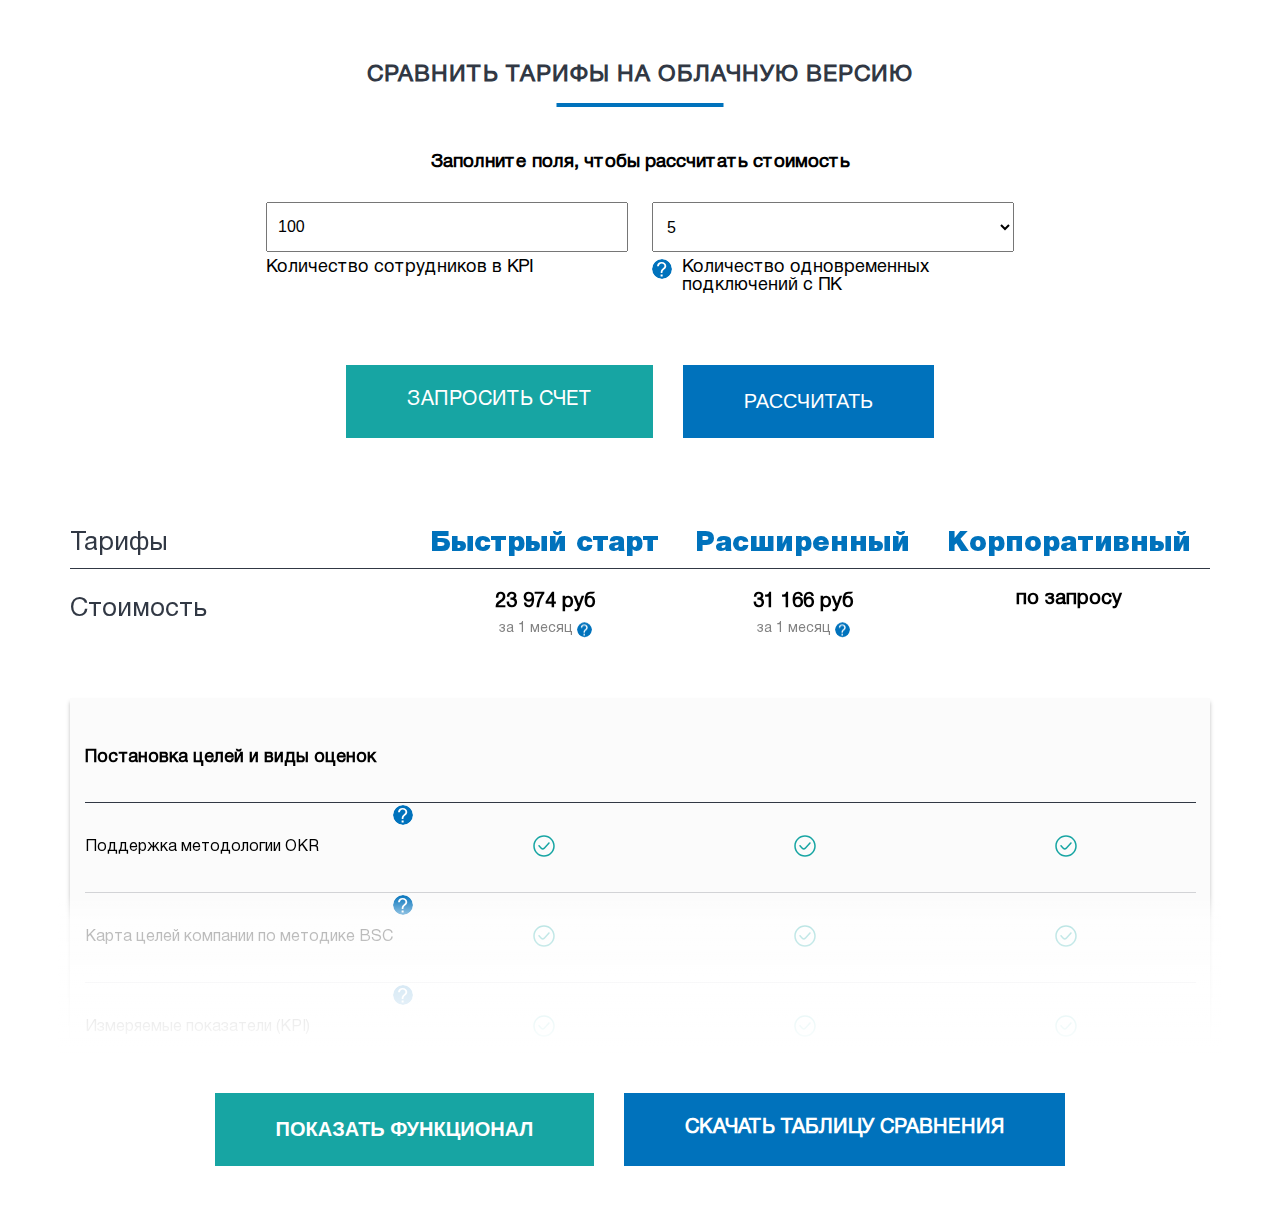
==== index.html @ 3ea63506 "changed text" ====
<!DOCTYPE html>
<html lang="ru">
<head>
    <meta charset="UTF-8">
    <meta name="viewport" content="width=device-width, initial-scale=1.0, maximum-scale=1.0, minimum-scale=1.0">
    <meta http-equiv="X-UA-Compatible" content="ie=edge">
    <title>Калькулятор KPI</title>
    <link rel="stylesheet" href="calculator_pers.css">
    <link rel="stylesheet" href="calculator_adaptive_pers.css">
</head>
<body>
<section class="main-content__calculator" id="calculator-section">
    <h2>Сравнить тарифы на облачную версию</h2>
    <div class="calculator-form-wrapper">
        <div class="new-form-area">
            <h3>Заполните поля, чтобы рассчитать стоимость</h3>
            <form class="new-calculator-form" id="new-calculator-form" action="#" method="POST">
                <div class="new-calculator-form__new-form-fields">
                    <div class="field-area field-area-1">
                        <div class="input-place">
                            <input class="form-field form-field-1" id="kedo-field" name="kedo-field" type="number" value="100">
                            <div class="triangle-btn triangle-up" data-property="up"></div>
                            <div class="triangle-btn triangle-down" data-property="down"></div>
                        </div>
                        <div class="field-description">
                            <label for="kedo-field">Количество сотрудников в KPI</label>
                        </div>
                    </div>
                    <div class="field-area field-area-2">
                        <div class="input-place">
                            <select class="form-field form-field-2" name="vcep-field" id="vcep-field">
                                <option value="5" selected>5</option>
                                <option value="10">10</option>
                                <option value="20">20</option>
                                <option value="50">50</option>
                                <option value="100">100</option>
                            </select>
                        </div>
                        <div class="field-description">
                            <div class="question-mark"></div>
                            <label for="vcep-field">Количество одновременных подключений с ПК</label>
                            <div class="question-hint">
                                <p>
                                    <span class="bold-text">Одновременное</span> подключение пользователей к
                                    базе с любыми ролями. Рекомендуем указывать количество подключений - 5-10% от
                                    общей численности сотрудников. При количестве подключений свыше 100 - расчет по запросу
                                </p>
                            </div>
                        </div>
                    </div>
                </div>
                <div class="new-form-btns">
                    <a class="new-form-btn new-form-btn-1" id="consultation-btn" href="#" target="_Blank">Запросить счет</a>
                    <button class="new-form-btn new-form-btn-2" id="calculate-btn" type="submit">Рассчитать</button>
                </div>
            </form>
        </div>
    </div>
    <div class="rates-outer-block">
        <div class="sticky-rink">
            <article class="rates-wrapper">
                <table class="table-rates">
                    <tr class="header-row">
                        <th>Тарифы</th>
                        <td>Быстрый старт</td>
                        <td>Расширенный</td>
                        <td>Корпоративный</td>
                    </tr>
                    <tr class="prices-row">
                        <th>Стоимость</th>
                        <td>
                            <span class="price fast-start">23 974 руб</span>
                            <div class="block_with_question_mark">
                                <span class="period">за 1 месяц</span>
                                <div class="question-mark"></div>
                                <div class="question-hint">
                                    <p>предоплата за полгода</p>
                                </div>
                            </div>
                        </td>
                        <td>
                            <span class="price extended">31 166 руб</span>
                            <div class="block_with_question_mark">
                                <span class="period">за 1 месяц</span>
                                <div class="question-mark"></div>
                                <div class="question-hint">
                                    <p>предоплата за полгода</p>
                                </div>
                            </div>
                        </td>
                        <td class="request-rate-flex">
                            <span class="price">по запросу</span>
                        </td>
                    </tr>
                </table>
            </article>
            <div class="functions-window">
                <div class="functions-window__table-place">
                    <table class="functions-table">
                        <tr class="pivot-header">
                            <th colspan="3">Постановка целей и виды оценок</th>
                        </tr>
                        <tr>
                            <td>
                                <div class="question-mark absolute-ruble"></div>
                                <div class="question-hint">
                                    <p>
                                        Обеспечивайте эффективный контроль поставленных целей и
                                        задач при реализации стратегии компании благодаря принципам
                                        методологии Objectives and Key Results: доступность ключевых показателей,
                                        постановка снизу вверх, гибкость и др.
                                    </p>
                                </div>
                                Поддержка методологии OKR
                            </td>
                            <td>
                                <figure>
                                    <img src="img/staff_selection/main-content/calculator/tick.svg" alt="Да">
                                </figure>
                            </td>
                            <td>
                                <figure>
                                    <img src="img/staff_selection/main-content/calculator/tick.svg" alt="Да">
                                </figure>
                            </td>
                            <td>
                                <figure>
                                    <img src="img/staff_selection/main-content/calculator/tick.svg" alt="Да">
                                </figure>
                            </td>
                        </tr>
                        <tr>
                            <td>
                                <div class="question-mark absolute-ruble"></div>
                                <div class="question-hint">
                                    <p>
                                        Формируйте сбалансированные карты целей, которые
                                        позволяют увязать реализацию стратегии компании с ее
                                        операционной деятельностью, посредством выделения и
                                        делегирования ответственности конкретным сотрудникам
                                    </p>
                                </div>
                                Карта целей компании по методике BSC
                            </td>
                            <td>
                                <figure>
                                    <img src="img/staff_selection/main-content/calculator/tick.svg" alt="Да">
                                </figure>
                            </td>
                            <td>
                                <figure>
                                    <img src="img/staff_selection/main-content/calculator/tick.svg" alt="Да">
                                </figure>
                            </td>
                            <td>
                                <figure>
                                    <img src="img/staff_selection/main-content/calculator/tick.svg" alt="Да">
                                </figure>
                            </td>
                        </tr>
                        <tr>
                            <td>
                                <div class="question-mark absolute-ruble"></div>
                                <div class="question-hint">
                                    <p>
                                        Осуществляйте контроль деловой активности и
                                        эффективности ключевых показателей (финансовых, производственных и др.)
                                        каждого сотрудника и любого структурного подразделения
                                    </p>
                                </div>
                                Измеряемые показатели (KPI)
                            </td>
                            <td>
                                <figure>
                                    <img src="img/staff_selection/main-content/calculator/tick.svg" alt="Да">
                                </figure>
                            </td>
                            <td>
                                <figure>
                                    <img src="img/staff_selection/main-content/calculator/tick.svg" alt="Да">
                                </figure>
                            </td>
                            <td>
                                <figure>
                                    <img src="img/staff_selection/main-content/calculator/tick.svg" alt="Да">
                                </figure>
                            </td>
                        </tr>
                        <tr>
                            <td>
                                <div class="question-mark absolute-ruble"></div>
                                <div class="question-hint">
                                    <p>Управляйте инициативами, задачами и проектами в соответствии со SMART-критериями</p>
                                </div>
                                Проверяемые показатели (SMART-задачи)
                            </td>
                            <td>
                                <figure>
                                    <img src="img/staff_selection/main-content/calculator/tick.svg" alt="Да">
                                </figure>
                            </td>
                            <td>
                                <figure>
                                    <img src="img/staff_selection/main-content/calculator/tick.svg" alt="Да">
                                </figure>
                            </td>
                            <td>
                                <figure>
                                    <img src="img/staff_selection/main-content/calculator/tick.svg" alt="Да">
                                </figure>
                            </td>
                        </tr>
                        <tr>
                            <td>
                                <div class="question-mark absolute-ruble"></div>
                                <div class="question-hint">
                                    <p>Удобный инструмент для оценки исполнения персоналом внутренних процедур и регламентов</p>
                                </div>
                                Оцениваемые показатели (Стандарты и чек-лист)
                            </td>
                            <td>
                                <figure>
                                    <img src="img/staff_selection/main-content/calculator/tick.svg" alt="Да">
                                </figure>
                            </td>
                            <td>
                                <figure>
                                    <img src="img/staff_selection/main-content/calculator/tick.svg" alt="Да">
                                </figure>
                            </td>
                            <td>
                                <figure>
                                    <img src="img/staff_selection/main-content/calculator/tick.svg" alt="Да">
                                </figure>
                            </td>
                        </tr>
                        <tr>
                            <td>
                                <div class="question-mark absolute-ruble"></div>
                                <div class="question-hint">
                                    <p>
                                        Ведите единую библиотеку целевых показателей и группируйте их по вашей методологии.
                                        Никаких ограничений по количеству
                                    </p>
                                </div>
                                Неограниченная библиотека показателей
                            </td>
                            <td>
                                <figure>
                                    <img src="img/staff_selection/main-content/calculator/tick.svg" alt="Да">
                                </figure>
                            </td>
                            <td>
                                <figure>
                                    <img src="img/staff_selection/main-content/calculator/tick.svg" alt="Да">
                                </figure>
                            </td>
                            <td>
                                <figure>
                                    <img src="img/staff_selection/main-content/calculator/tick.svg" alt="Да">
                                </figure>
                            </td>
                        </tr>
                        <tr>
                            <td>
                                <div class="question-mark absolute-ruble"></div>
                                <div class="question-hint">
                                    <p>
                                        Изменения в Системе остаются с вами, просматривайте историю работы с
                                        интерактивными объектами или вернитесь к предыдущей версии в случае ошибки
                                    </p>
                                </div>
                                Поддержка истории изменений
                            </td>
                            <td>
                                <figure>
                                    <img src="img/staff_selection/main-content/calculator/cross.svg" alt="Нет">
                                </figure>
                            </td>
                            <td>
                                <figure>
                                    <img src="img/staff_selection/main-content/calculator/cross.svg" alt="Нет">
                                </figure>
                            </td>
                            <td>
                                <figure>
                                    <img src="img/staff_selection/main-content/calculator/ruble.svg" alt="Оплата отдельно">
                                </figure>
                            </td>
                        </tr>
                        <tr>
                            <td>
                                <div class="question-mark absolute-ruble"></div>
                                <div class="question-hint">
                                    <p>
                                        Возможность создания и поддержки нескольких типов показателей:
                                        корпоративные, командные, индивидуальные
                                    </p>
                                </div>
                                Корпоративные показатели
                            </td>
                            <td>
                                <figure>
                                    <img src="img/staff_selection/main-content/calculator/cross.svg" alt="Нет">
                                </figure>
                            </td>
                            <td>
                                <figure>
                                    <img src="img/staff_selection/main-content/calculator/cross.svg" alt="Нет">
                                </figure>
                            </td>
                            <td>
                                <figure>
                                    <img src="img/staff_selection/main-content/calculator/ruble.svg" alt="Оплата отдельно">
                                </figure>
                            </td>
                        </tr>
                        <tr class="pivot-header">
                            <th colspan="3">Карты целей (матрицы kpi)</th>
                        </tr>
                        <tr>
                            <td>
                                <div class="question-mark absolute-ruble"></div>
                                <div class="question-hint">
                                    <p>
                                        Формируйте для каждого сотрудника матрицу ключевых
                                        показателей для контроля исполнения и расчета бонуса
                                    </p>
                                </div>
                                Карта целей для сотрудника
                            </td>
                            <td>
                                <figure>
                                    <img src="img/staff_selection/main-content/calculator/tick.svg" alt="Да">
                                </figure>
                            </td>
                            <td>
                                <figure>
                                    <img src="img/staff_selection/main-content/calculator/tick.svg" alt="Да">
                                </figure>
                            </td>
                            <td>
                                <figure>
                                    <img src="img/staff_selection/main-content/calculator/tick.svg" alt="Да">
                                </figure>
                            </td>
                        </tr>
                        <tr>
                            <td>
                                <div class="question-mark absolute-ruble"></div>
                                <div class="question-hint">
                                    <p>Благодаря гибкой системе виджетов настраивайте визуальное отображение рабочего стола</p>
                                </div>
                                Настройки интерфейсов (виджетов)
                            </td>
                            <td>
                                <figure>
                                    <img src="img/staff_selection/main-content/calculator/tick.svg" alt="Да">
                                </figure>
                            </td>
                            <td>
                                <figure>
                                    <img src="img/staff_selection/main-content/calculator/tick.svg" alt="Да">
                                </figure>
                            </td>
                            <td>
                                <figure>
                                    <img src="img/staff_selection/main-content/calculator/tick.svg" alt="Да">
                                </figure>
                            </td>
                        </tr>
                        <tr>
                            <td>
                                <div class="question-mark absolute-ruble"></div>
                                <div class="question-hint">
                                    <p>Гибкая настройка в пользовательском режиме алгоритмов расчета факта по показателям</p>
                                </div>
                                Конструктор формул
                            </td>
                            <td>
                                <figure>
                                    <img src="img/staff_selection/main-content/calculator/tick.svg" alt="Да">
                                </figure>
                            </td>
                            <td>
                                <figure>
                                    <img src="img/staff_selection/main-content/calculator/tick.svg" alt="Да">
                                </figure>
                            </td>
                            <td>
                                <figure>
                                    <img src="img/staff_selection/main-content/calculator/tick.svg" alt="Да">
                                </figure>
                            </td>
                        </tr>
                        <tr>
                            <td>
                                <div class="question-mark absolute-ruble"></div>
                                <div class="question-hint">
                                    <p>Группировка целевых показателей по видам: корпоративные, командные, индивидуальные</p>
                                </div>
                                Группировки по типам KPI
                            </td>
                            <td>
                                <figure>
                                    <img src="img/staff_selection/main-content/calculator/cross.svg" alt="Нет">
                                </figure>
                            </td>
                            <td>
                                <figure>
                                    <img src="img/staff_selection/main-content/calculator/cross.svg" alt="Нет">
                                </figure>
                            </td>
                            <td>
                                <figure>
                                    <img src="img/staff_selection/main-content/calculator/ruble.svg" alt="Оплата отдельно">
                                </figure>
                            </td>
                        </tr>
                        <tr>
                            <td>
                                <div class="question-mark absolute-ruble"></div>
                                <div class="question-hint">
                                    <p>Возможность назначить ответственных за внесение плана и факта по показателям</p>
                                </div>
                                Ответственные за ввод данных
                            </td>
                            <td>
                                <figure>
                                    <img src="img/staff_selection/main-content/calculator/tick.svg" alt="Да">
                                </figure>
                            </td>
                            <td>
                                <figure>
                                    <img src="img/staff_selection/main-content/calculator/tick.svg" alt="Да">
                                </figure>
                            </td>
                            <td>
                                <figure>
                                    <img src="img/staff_selection/main-content/calculator/tick.svg" alt="Да">
                                </figure>
                            </td>
                        </tr>
                        <tr>
                            <td>
                                <div class="question-mark absolute-ruble"></div>
                                <div class="question-hint">
                                    <p>Используйте специальную проформу для массового ввода данных по планам и фактам</p>
                                </div>
                                Массовый ввод плановых и фактических значений
                            </td>
                            <td>
                                <figure>
                                    <img src="img/staff_selection/main-content/calculator/tick.svg" alt="Да">
                                </figure>
                            </td>
                            <td>
                                <figure>
                                    <img src="img/staff_selection/main-content/calculator/tick.svg" alt="Да">
                                </figure>
                            </td>
                            <td>
                                <figure>
                                    <img src="img/staff_selection/main-content/calculator/tick.svg" alt="Да">
                                </figure>
                            </td>
                        </tr>
                        <tr>
                            <td>
                                <div class="question-mark absolute-ruble"></div>
                                <div class="question-hint">
                                    <p>
                                        Собирайте данные по плановым и фактическим значениям от
                                        подчиненных к руководителю или наоборот в режиме реального времени
                                    </p>
                                </div>
                                Каскадирование плановых и фактических значений
                            </td>
                            <td>
                                <figure>
                                    <img src="img/staff_selection/main-content/calculator/cross.svg" alt="Нет">
                                </figure>
                            </td>
                            <td>
                                <figure>
                                    <img src="img/staff_selection/main-content/calculator/tick.svg" alt="Да">
                                </figure>
                            </td>
                            <td>
                                <figure>
                                    <img src="img/staff_selection/main-content/calculator/tick.svg" alt="Да">
                                </figure>
                            </td>
                        </tr>
                        <tr>
                            <td>
                                <div class="question-mark absolute-ruble"></div>
                                <div class="question-hint">
                                    <p>
                                        Создавайте карты на различные периоды:
                                        на день, неделю, месяц, квартал, полугодие, год
                                    </p>
                                </div>
                                Поддержка периодичности карты целей
                            </td>
                            <td>
                                <figure>
                                    <img src="img/staff_selection/main-content/calculator/tick.svg" alt="Да">
                                </figure>
                            </td>
                            <td>
                                <figure>
                                    <img src="img/staff_selection/main-content/calculator/tick.svg" alt="Да">
                                </figure>
                            </td>
                            <td>
                                <figure>
                                    <img src="img/staff_selection/main-content/calculator/tick.svg" alt="Да">
                                </figure>
                            </td>
                        </tr>
                        <tr>
                            <td>
                                <div class="question-mark absolute-ruble"></div>
                                <div class="question-hint">
                                    <p>
                                        Выстраивание каскадной модели показателей,
                                        значения плана и факта перейдут из месяца в квартал и т.д.
                                    </p>
                                </div>
                                Агрегирование плановых и фактических значений
                            </td>
                            <td>
                                <figure>
                                    <img src="img/staff_selection/main-content/calculator/tick.svg" alt="Да">
                                </figure>
                            </td>
                            <td>
                                <figure>
                                    <img src="img/staff_selection/main-content/calculator/tick.svg" alt="Да">
                                </figure>
                            </td>
                            <td>
                                <figure>
                                    <img src="img/staff_selection/main-content/calculator/tick.svg" alt="Да">
                                </figure>
                            </td>
                        </tr>
                        <tr>
                            <td>
                                <div class="question-mark absolute-ruble"></div>
                                <div class="question-hint">
                                    <p>Собирайте данные по плану и факту по различным срезам внутри одного показателя</p>
                                </div>
                                Поддержка аналитических срезов
                            </td>
                            <td>
                                <figure>
                                    <img src="img/staff_selection/main-content/calculator/cross.svg" alt="Нет">
                                </figure>
                            </td>
                            <td>
                                <figure>
                                    <img src="img/staff_selection/main-content/calculator/tick.svg" alt="Да">
                                </figure>
                            </td>
                            <td>
                                <figure>
                                    <img src="img/staff_selection/main-content/calculator/tick.svg" alt="Да">
                                </figure>
                            </td>
                        </tr>
                        <tr>
                            <td>
                                <div class="question-mark absolute-ruble"></div>
                                <div class="question-hint">
                                    <p>Создавайте шаблоны и применяйте их к сотрудникам с одинаковым набором показателей</p>
                                </div>
                                Шаблоны карты целей
                            </td>
                            <td>
                                <figure>
                                    <img src="img/staff_selection/main-content/calculator/tick.svg" alt="Да">
                                </figure>
                            </td>
                            <td>
                                <figure>
                                    <img src="img/staff_selection/main-content/calculator/tick.svg" alt="Да">
                                </figure>
                            </td>
                            <td>
                                <figure>
                                    <img src="img/staff_selection/main-content/calculator/tick.svg" alt="Да">
                                </figure>
                            </td>
                        </tr>
                        <tr>
                            <td>
                                <div class="question-mark absolute-ruble"></div>
                                <div class="question-hint">
                                    <p>
                                        Базовые роли системы: HR-администратор организации,
                                        Кадровик, Менеджер, Пользователь, Расчетчик зарплаты,
                                        Расчет премии по подразделению, Руководитель проектами,
                                        Администратор. Кроме того, роли могут определяться динамически в
                                        зависимости от позиции в организационной структуре
                                    </p>
                                </div>
                                Расширенная ролевая модель системы
                            </td>
                            <td>
                                <figure>
                                    <img src="img/staff_selection/main-content/calculator/tick.svg" alt="Да">
                                </figure>
                            </td>
                            <td>
                                <figure>
                                    <img src="img/staff_selection/main-content/calculator/tick.svg" alt="Да">
                                </figure>
                            </td>
                            <td>
                                <figure>
                                    <img src="img/staff_selection/main-content/calculator/tick.svg" alt="Да">
                                </figure>
                            </td>
                        </tr>
                        <tr class="pivot-header">
                            <th colspan="3">Задачи и проекты</th>
                        </tr>
                        <tr>
                            <td>
                                <div class="question-mark absolute-ruble"></div>
                                <div class="question-hint">
                                    <p>
                                        Система позволяет сотруднику просматривать свои задачи и сроки,
                                        критерии, приоритеты для её выполнения, а также прикреплять любые отчеты и документы
                                    </p>
                                </div>
                                Контроль и выполнение задач
                            </td>
                            <td>
                                <figure>
                                    <img src="img/staff_selection/main-content/calculator/tick.svg" alt="Да">
                                </figure>
                            </td>
                            <td>
                                <figure>
                                    <img src="img/staff_selection/main-content/calculator/tick.svg" alt="Да">
                                </figure>
                            </td>
                            <td>
                                <figure>
                                    <img src="img/staff_selection/main-content/calculator/tick.svg" alt="Да">
                                </figure>
                            </td>
                        </tr>
                        <tr>
                            <td>
                                <div class="question-mark absolute-ruble"></div>
                                <div class="question-hint">
                                    <p>
                                        Любая задача, поставленная сотруднику или руководителю на определенный период,
                                        может быть «разбита» на отдельные подзадачи для конечных исполнителей (подчиненных).
                                        Система предоставляет возможность просмотра иерархии делегированных задач
                                    </p>
                                </div>
                                Поддержка функции делегирования
                            </td>
                            <td>
                                <figure>
                                    <img src="img/staff_selection/main-content/calculator/tick.svg" alt="Да">
                                </figure>
                            </td>
                            <td>
                                <figure>
                                    <img src="img/staff_selection/main-content/calculator/tick.svg" alt="Да">
                                </figure>
                            </td>
                            <td>
                                <figure>
                                    <img src="img/staff_selection/main-content/calculator/tick.svg" alt="Да">
                                </figure>
                            </td>
                        </tr>
                        <tr>
                            <td>
                                <div class="question-mark absolute-ruble"></div>
                                <div class="question-hint">
                                    <p>
                                        Возможность формирования протоколов совещаний и
                                        распределения оперативных поручений для их участников
                                    </p>
                                </div>
                                Управление совещаниями
                            </td>
                            <td>
                                <figure>
                                    <img src="img/staff_selection/main-content/calculator/cross.svg" alt="Нет">
                                </figure>
                            </td>
                            <td>
                                <figure>
                                    <img src="img/staff_selection/main-content/calculator/tick.svg" alt="Да">
                                </figure>
                            </td>
                            <td>
                                <figure>
                                    <img src="img/staff_selection/main-content/calculator/tick.svg" alt="Да">
                                </figure>
                            </td>
                        </tr>
                        <tr>
                            <td>
                                <div class="question-mark absolute-ruble"></div>
                                <div class="question-hint">
                                    <p>
                                        Поддержка уведомлений сотрудников о новых задачах.
                                        Можно отправить: Push-уведомления от платформы 1С или сообщение по эл.почте
                                    </p>
                                </div>
                                Система оповещений
                            </td>
                            <td>
                                <figure>
                                    <img src="img/staff_selection/main-content/calculator/tick.svg" alt="Да">
                                </figure>
                            </td>
                            <td>
                                <figure>
                                    <img src="img/staff_selection/main-content/calculator/tick.svg" alt="Да">
                                </figure>
                            </td>
                            <td>
                                <figure>
                                    <img src="img/staff_selection/main-content/calculator/tick.svg" alt="Да">
                                </figure>
                            </td>
                        </tr>
                        <tr>
                            <td>
                                <div class="question-mark absolute-ruble"></div>
                                <div class="question-hint">
                                    <p>
                                        Журнал изменений, в котором фиксируются любые действия при работе с задачей.
                                        В любой момент доступна история изменений по каждой из задач
                                    </p>
                                </div>
                                История работы с задачей
                            </td>
                            <td>
                                <figure>
                                    <img src="img/staff_selection/main-content/calculator/tick.svg" alt="Да">
                                </figure>
                            </td>
                            <td>
                                <figure>
                                    <img src="img/staff_selection/main-content/calculator/tick.svg" alt="Да">
                                </figure>
                            </td>
                            <td>
                                <figure>
                                    <img src="img/staff_selection/main-content/calculator/tick.svg" alt="Да">
                                </figure>
                            </td>
                        </tr>
                        <tr>
                            <td>
                                <div class="question-mark absolute-ruble"></div>
                                <div class="question-hint">
                                    <p>
                                        Создавайте вехи, этапы, подэтапы проекта - назначайте по ним задачи и
                                        осуществляйте контроль их исполнения. Проектные задачи отображаются в
                                        виде наглядной классической ленточной диаграммы Ганта
                                    </p>
                                </div>
                                Функция проектного управления
                            </td>
                            <td>
                                <figure>
                                    <img src="img/staff_selection/main-content/calculator/cross.svg" alt="Нет">
                                </figure>
                            </td>
                            <td>
                                <figure>
                                    <img src="img/staff_selection/main-content/calculator/cross.svg" alt="Нет">
                                </figure>
                            </td>
                            <td>
                                <figure>
                                    <img src="img/staff_selection/main-content/calculator/tick.svg" alt="Да">
                                </figure>
                            </td>
                        </tr>
                        <tr>
                            <td>
                                <div class="question-mark absolute-ruble"></div>
                                <div class="question-hint">
                                    <p>
                                        Оценивайте поставленные задачи в соответствии со
                                        SMART-критериями или по принципу да/нет
                                    </p>
                                </div>
                                Оценка задач по принципу SMART
                            </td>
                            <td>
                                <figure>
                                    <img src="img/staff_selection/main-content/calculator/tick.svg" alt="Да">
                                </figure>
                            </td>
                            <td>
                                <figure>
                                    <img src="img/staff_selection/main-content/calculator/tick.svg" alt="Да">
                                </figure>
                            </td>
                            <td>
                                <figure>
                                    <img src="img/staff_selection/main-content/calculator/tick.svg" alt="Да">
                                </figure>
                            </td>
                        </tr>
                        <tr>
                            <td>
                                <div class="question-mark absolute-ruble"></div>
                                <div class="question-hint">
                                    <p>
                                        Соотношение между выполненными задачами и утвержденными
                                        (в соответствии с их весом) рассчитывается в виде коэффициента
                                        результативности и используется для определения размера вознаграждения сотрудника
                                    </p>
                                </div>
                                Взаимосвязь выполнения задач с вознаграждением
                            </td>
                            <td>
                                <figure>
                                    <img src="img/staff_selection/main-content/calculator/tick.svg" alt="Да">
                                </figure>
                            </td>
                            <td>
                                <figure>
                                    <img src="img/staff_selection/main-content/calculator/tick.svg" alt="Да">
                                </figure>
                            </td>
                            <td>
                                <figure>
                                    <img src="img/staff_selection/main-content/calculator/tick.svg" alt="Да">
                                </figure>
                            </td>
                        </tr>
                        <tr class="pivot-header">
                            <th colspan="3">Оценка по чек-листам и стандартам</th>
                        </tr>
                        <tr>
                            <td>
                                <div class="question-mark absolute-ruble"></div>
                                <div class="question-hint">
                                    <p>
                                        Система позволяет использовать классическую поведенческую шкалу (BARS),
                                        АВСD, так и произвольную шкалу оценок и назначать необходимый вес для оценочного стандарта
                                    </p>
                                </div>
                                Шкала оценок
                            </td>
                            <td>
                                <figure>
                                    <img src="img/staff_selection/main-content/calculator/tick.svg" alt="Да">
                                </figure>
                            </td>
                            <td>
                                <figure>
                                    <img src="img/staff_selection/main-content/calculator/tick.svg" alt="Да">
                                </figure>
                            </td>
                            <td>
                                <figure>
                                    <img src="img/staff_selection/main-content/calculator/tick.svg" alt="Да">
                                </figure>
                            </td>
                        </tr>
                        <tr>
                            <td>
                                <div class="question-mark absolute-ruble"></div>
                                <div class="question-hint">
                                    <p>
                                        В системе реализована возможность добавления комментариев к каждой оценке,
                                        что обеспечивает возможность регулярной обратной связи для экспертов и оцениваемых
                                    </p>
                                </div>
                                Комментарии к оценке
                            </td>
                            <td>
                                <figure>
                                    <img src="img/staff_selection/main-content/calculator/tick.svg" alt="Да">
                                </figure>
                            </td>
                            <td>
                                <figure>
                                    <img src="img/staff_selection/main-content/calculator/tick.svg" alt="Да">
                                </figure>
                            </td>
                            <td>
                                <figure>
                                    <img src="img/staff_selection/main-content/calculator/tick.svg" alt="Да">
                                </figure>
                            </td>
                        </tr>
                        <tr>
                            <td>
                                <div class="question-mark absolute-ruble"></div>
                                <div class="question-hint">
                                    <p>
                                        С помощью отдельной панели стандартов оценивающий сотрудник
                                        имеет возможность проставить оценки в один клик
                                    </p>
                                </div>
                                Массовой ввод оценок
                            </td>
                            <td>
                                <figure>
                                    <img src="img/staff_selection/main-content/calculator/tick.svg" alt="Да">
                                </figure>
                            </td>
                            <td>
                                <figure>
                                    <img src="img/staff_selection/main-content/calculator/tick.svg" alt="Да">
                                </figure>
                            </td>
                            <td>
                                <figure>
                                    <img src="img/staff_selection/main-content/calculator/tick.svg" alt="Да">
                                </figure>
                            </td>
                        </tr>
                        <tr>
                            <td>
                                <div class="question-mark absolute-ruble"></div>
                                <div class="question-hint">
                                    <p>
                                        У сотрудника есть возможность провести самооценку по установленным критериям,
                                        что позволяет выявить степень понимания сотрудником предъявляемых к нему требований
                                    </p>
                                </div>
                                Самооценка
                            </td>
                            <td>
                                <figure>
                                    <img src="img/staff_selection/main-content/calculator/tick.svg" alt="Да">
                                </figure>
                            </td>
                            <td>
                                <figure>
                                    <img src="img/staff_selection/main-content/calculator/tick.svg" alt="Да">
                                </figure>
                            </td>
                            <td>
                                <figure>
                                    <img src="img/staff_selection/main-content/calculator/tick.svg" alt="Да">
                                </figure>
                            </td>
                        </tr>
                        <tr>
                            <td>
                                <div class="question-mark absolute-ruble"></div>
                                <div class="question-hint">
                                    <p>
                                        Программа в соответствии с заданным алгоритмом
                                        трансформирует оценки в числовые значения, которые в
                                        дальнейшем используются для расчета вознаграждения
                                    </p>
                                </div>
                                Влияние на премирование
                            </td>
                            <td>
                                <figure>
                                    <img src="img/staff_selection/main-content/calculator/tick.svg" alt="Да">
                                </figure>
                            </td>
                            <td>
                                <figure>
                                    <img src="img/staff_selection/main-content/calculator/tick.svg" alt="Да">
                                </figure>
                            </td>
                            <td>
                                <figure>
                                    <img src="img/staff_selection/main-content/calculator/tick.svg" alt="Да">
                                </figure>
                            </td>
                        </tr>
                        <tr class="pivot-header">
                            <th colspan="3">Организационный дизайн и бизнес-процессы</th>
                        </tr>
                        <tr>
                            <td>
                                <div class="question-mark absolute-ruble"></div>
                                <div class="question-hint">
                                    <p>
                                        Построение управленческой структуры для взаимосвязи между
                                        руководителями и подчиненными, иерархия на уровне отделов и
                                        находящихся в них сотрудников
                                    </p>
                                </div>
                                Формирование организационной структуры компании
                            </td>
                            <td>
                                <figure>
                                    <img src="img/staff_selection/main-content/calculator/tick.svg" alt="Да">
                                </figure>
                            </td>
                            <td>
                                <figure>
                                    <img src="img/staff_selection/main-content/calculator/tick.svg" alt="Да">
                                </figure>
                            </td>
                            <td>
                                <figure>
                                    <img src="img/staff_selection/main-content/calculator/tick.svg" alt="Да">
                                </figure>
                            </td>
                        </tr>
                        <tr>
                            <td>
                                <div class="question-mark absolute-ruble"></div>
                                <div class="question-hint">
                                    <p>
                                        Определение грейдов для категорий сотрудников с
                                        возможностью использования грейда при формировании
                                        системы оплаты труда и автоматизированных расчетах
                                    </p>
                                </div>
                                Грейдирование сотрудников
                            </td>
                            <td>
                                <figure>
                                    <img src="img/staff_selection/main-content/calculator/cross.svg" alt="Нет">
                                </figure>
                            </td>
                            <td>
                                <figure>
                                    <img src="img/staff_selection/main-content/calculator/tick.svg" alt="Да">
                                </figure>
                            </td>
                            <td>
                                <figure>
                                    <img src="img/staff_selection/main-content/calculator/tick.svg" alt="Да">
                                </figure>
                            </td>
                        </tr>
                        <tr>
                            <td>
                                <div class="question-mark absolute-ruble"></div>
                                <div class="question-hint">
                                    <p>
                                        Бизнес-процесс "Планирование" нужен для координации работы
                                        пользователей в системе при заполнении своих карт целей,
                                        проверки у руководителя и утверждения у ответственного
                                    </p>
                                </div>
                                Процесс согласования целей и KPI
                            </td>
                            <td>
                                <figure>
                                    <img src="img/staff_selection/main-content/calculator/cross.svg" alt="Нет">
                                </figure>
                            </td>
                            <td>
                                <figure>
                                    <img src="img/staff_selection/main-content/calculator/tick.svg" alt="Да">
                                </figure>
                            </td>
                            <td>
                                <figure>
                                    <img src="img/staff_selection/main-content/calculator/tick.svg" alt="Да">
                                </figure>
                            </td>
                        </tr>
                        <tr>
                            <td>
                                <div class="question-mark absolute-ruble"></div>
                                <div class="question-hint">
                                    <p>
                                        Бизнес-процесс "Подведение итогов" нужен при закрытии отчетного периода,
                                        ввода и утверждения фактических значений, расчета премии
                                    </p>
                                </div>
                                Процесс оценки результативности (по KPI)
                            </td>
                            <td>
                                <figure>
                                    <img src="img/staff_selection/main-content/calculator/cross.svg" alt="Нет">
                                </figure>
                            </td>
                            <td>
                                <figure>
                                    <img src="img/staff_selection/main-content/calculator/tick.svg" alt="Да">
                                </figure>
                            </td>
                            <td>
                                <figure>
                                    <img src="img/staff_selection/main-content/calculator/tick.svg" alt="Да">
                                </figure>
                            </td>
                        </tr>
                        <tr>
                            <td>
                                <div class="question-mark absolute-ruble"></div>
                                <div class="question-hint">
                                    <p>
                                        Процессы согласования и утверждения новых организационных (штатных)
                                        единиц по определенному сценарию (в том числе согласование бюджета расходов по новым единицам),
                                        упразднение существующих штатных единиц
                                    </p>
                                </div>
                                Процессы организационных изменений
                            </td>
                            <td>
                                <figure>
                                    <img src="img/staff_selection/main-content/calculator/cross.svg" alt="Нет">
                                </figure>
                            </td>
                            <td>
                                <figure>
                                    <img src="img/staff_selection/main-content/calculator/cross.svg" alt="Нет">
                                </figure>
                            </td>
                            <td>
                                <figure>
                                    <img src="img/staff_selection/main-content/calculator/ruble.svg" alt="Оплата отдельно">
                                </figure>
                            </td>
                        </tr>
                        <tr>
                            <td>
                                <div class="question-mark absolute-ruble"></div>
                                <div class="question-hint">
                                    <p>Отображение в структуре штатных единиц, которые еще не утверждены к созданию</p>
                                </div>
                                Визуализация процесса орг. дизайна
                            </td>
                            <td>
                                <figure>
                                    <img src="img/staff_selection/main-content/calculator/cross.svg" alt="Нет">
                                </figure>
                            </td>
                            <td>
                                <figure>
                                    <img src="img/staff_selection/main-content/calculator/cross.svg" alt="Нет">
                                </figure>
                            </td>
                            <td>
                                <figure>
                                    <img src="img/staff_selection/main-content/calculator/ruble.svg" alt="Оплата отдельно">
                                </figure>
                            </td>
                        </tr>
                        <tr>
                            <td>
                                <div class="question-mark absolute-ruble"></div>
                                <div class="question-hint">
                                    <p>Возможность настройки ответственных за этап бизнес-процесса сотрудников</p>
                                </div>
                                Настройка адресации задач бизнес-процесса
                            </td>
                            <td>
                                <figure>
                                    <img src="img/staff_selection/main-content/calculator/cross.svg" alt="Нет">
                                </figure>
                            </td>
                            <td>
                                <figure>
                                    <img src="img/staff_selection/main-content/calculator/tick.svg" alt="Да">
                                </figure>
                            </td>
                            <td>
                                <figure>
                                    <img src="img/staff_selection/main-content/calculator/tick.svg" alt="Да">
                                </figure>
                            </td>
                        </tr>
                        <tr>
                            <td>
                                <div class="question-mark absolute-ruble"></div>
                                <div class="question-hint">
                                    <p>Расширенный функционал по созданию собственных бизнес-процессов, отличных от установленных в системе</p>
                                </div>
                                Конструктор бизнес-процессов
                            </td>
                            <td>
                                <figure>
                                    <img src="img/staff_selection/main-content/calculator/cross.svg" alt="Нет">
                                </figure>
                            </td>
                            <td>
                                <figure>
                                    <img src="img/staff_selection/main-content/calculator/cross.svg" alt="Нет">
                                </figure>
                            </td>
                            <td>
                                <figure>
                                    <img src="img/staff_selection/main-content/calculator/ruble.svg" alt="Оплата отдельно">
                                </figure>
                            </td>
                        </tr>
                        <tr>
                            <td>
                                <div class="question-mark absolute-ruble"></div>
                                <div class="question-hint">
                                    <p>Автоматическая отправка напоминаний о необходимости выполнить задачи по запущенным процессам</p>
                                </div>
                                Напоминания по задачам
                            </td>
                            <td>
                                <figure>
                                    <img src="img/staff_selection/main-content/calculator/cross.svg" alt="Нет">
                                </figure>
                            </td>
                            <td>
                                <figure>
                                    <img src="img/staff_selection/main-content/calculator/tick.svg" alt="Да">
                                </figure>
                            </td>
                            <td>
                                <figure>
                                    <img src="img/staff_selection/main-content/calculator/tick.svg" alt="Да">
                                </figure>
                            </td>
                        </tr>
                        <tr>
                            <td>
                                <div class="question-mark absolute-ruble"></div>
                                <div class="question-hint">
                                    <p>
                                        Система позволяет с помощью специального отчета осуществлять
                                        контроль над сотрудниками и запущенными бизнес-процессами, отслеживать статусы
                                    </p>
                                </div>
                                Контроль исполнения задач бизнес-процессов
                            </td>
                            <td>
                                <figure>
                                    <img src="img/staff_selection/main-content/calculator/cross.svg" alt="Нет">
                                </figure>
                            </td>
                            <td>
                                <figure>
                                    <img src="img/staff_selection/main-content/calculator/tick.svg" alt="Да">
                                </figure>
                            </td>
                            <td>
                                <figure>
                                    <img src="img/staff_selection/main-content/calculator/tick.svg" alt="Да">
                                </figure>
                            </td>
                        </tr>
                        <tr class="pivot-header">
                            <th colspan="3">Премирование</th>
                        </tr>
                        <tr>
                            <td>
                                <div class="question-mark absolute-ruble"></div>
                                <div class="question-hint">
                                    <p>
                                        Возможности системы предлагают автоматизировать расчет
                                        премиальной части вознаграждения сотрудника на основе достигнутого результата
                                    </p>
                                </div>
                                Оплата по результату (выполнения KPI)
                            </td>
                            <td>
                                <figure>
                                    <img src="img/staff_selection/main-content/calculator/tick.svg" alt="Да">
                                </figure>
                            </td>
                            <td>
                                <figure>
                                    <img src="img/staff_selection/main-content/calculator/tick.svg" alt="Да">
                                </figure>
                            </td>
                            <td>
                                <figure>
                                    <img src="img/staff_selection/main-content/calculator/tick.svg" alt="Да">
                                </figure>
                            </td>
                        </tr>
                        <tr>
                            <td>
                                <div class="question-mark absolute-ruble"></div>
                                <div class="question-hint">
                                    <p>
                                        Целевые показатели, SMART-задачи,
                                        Стандарты - возможность использовать все виды оценок в расчете итоговой премии сотрудника
                                    </p>
                                </div>
                                Использование в расчете всех видов оценок
                            </td>
                            <td>
                                <figure>
                                    <img src="img/staff_selection/main-content/calculator/tick.svg" alt="Да">
                                </figure>
                            </td>
                            <td>
                                <figure>
                                    <img src="img/staff_selection/main-content/calculator/tick.svg" alt="Да">
                                </figure>
                            </td>
                            <td>
                                <figure>
                                    <img src="img/staff_selection/main-content/calculator/tick.svg" alt="Да">
                                </figure>
                            </td>
                        </tr>
                        <tr>
                            <td>
                                <div class="question-mark absolute-ruble"></div>
                                <div class="question-hint">
                                    <p>
                                        С помощью гибкого редактора формул настраиваются гибкие алгоритмы премирования в пользовательском режиме.
                                        При настройке формул используются количественные и качественные показатели результативности
                                    </p>
                                </div>
                                Формулы для расчета премий
                            </td>
                            <td>
                                <figure>
                                    <img src="img/staff_selection/main-content/calculator/tick.svg" alt="Да">
                                </figure>
                            </td>
                            <td>
                                <figure>
                                    <img src="img/staff_selection/main-content/calculator/tick.svg" alt="Да">
                                </figure>
                            </td>
                            <td>
                                <figure>
                                    <img src="img/staff_selection/main-content/calculator/tick.svg" alt="Да">
                                </figure>
                            </td>
                        </tr>
                        <tr>
                            <td>
                                <div class="question-mark absolute-ruble"></div>
                                <div class="question-hint">
                                    <p>
                                        Формулы поддерживают интервально-прогрессивные значения, арифметические и логические операции
                                    </p>
                                </div>
                                Поддержка популярных видов операций
                            </td>
                            <td>
                                <figure>
                                    <img src="img/staff_selection/main-content/calculator/tick.svg" alt="Да">
                                </figure>
                            </td>
                            <td>
                                <figure>
                                    <img src="img/staff_selection/main-content/calculator/tick.svg" alt="Да">
                                </figure>
                            </td>
                            <td>
                                <figure>
                                    <img src="img/staff_selection/main-content/calculator/tick.svg" alt="Да">
                                </figure>
                            </td>
                        </tr>
                        <tr>
                            <td>
                                <div class="question-mark absolute-ruble"></div>
                                <div class="question-hint">
                                    <p>
                                        Программа позволяет задавать параметры соответствия
                                        размера премии уровню результативности сотрудника
                                    </p>
                                </div>
                                Поддержка шкал
                            </td>
                            <td>
                                <figure>
                                    <img src="img/staff_selection/main-content/calculator/tick.svg" alt="Да">
                                </figure>
                            </td>
                            <td>
                                <figure>
                                    <img src="img/staff_selection/main-content/calculator/tick.svg" alt="Да">
                                </figure>
                            </td>
                            <td>
                                <figure>
                                    <img src="img/staff_selection/main-content/calculator/tick.svg" alt="Да">
                                </figure>
                            </td>
                        </tr>
                        <tr>
                            <td>
                                <div class="question-mark absolute-ruble"></div>
                                <div class="question-hint">
                                    <p>
                                        Система поддерживает учет рабочего времени (табели).
                                        На основе % выполнения данного показателя появляется
                                        возможность использовать его в расчете премии
                                    </p>
                                </div>
                                В привязке к отработанному времени
                            </td>
                            <td>
                                <figure>
                                    <img src="img/staff_selection/main-content/calculator/tick.svg" alt="Да">
                                </figure>
                            </td>
                            <td>
                                <figure>
                                    <img src="img/staff_selection/main-content/calculator/tick.svg" alt="Да">
                                </figure>
                            </td>
                            <td>
                                <figure>
                                    <img src="img/staff_selection/main-content/calculator/tick.svg" alt="Да">
                                </figure>
                            </td>
                        </tr>
                        <tr>
                            <td>
                                <div class="question-mark absolute-ruble"></div>
                                <div class="question-hint">
                                    <p>Получение вознаграждения за разную периодичность планирования (месяц, квартал, год и др.)</p>
                                </div>
                                Премирование по различным периодам
                            </td>
                            <td>
                                <figure>
                                    <img src="img/staff_selection/main-content/calculator/tick.svg" alt="Да">
                                </figure>
                            </td>
                            <td>
                                <figure>
                                    <img src="img/staff_selection/main-content/calculator/tick.svg" alt="Да">
                                </figure>
                            </td>
                            <td>
                                <figure>
                                    <img src="img/staff_selection/main-content/calculator/tick.svg" alt="Да">
                                </figure>
                            </td>
                        </tr>
                        <tr>
                            <td>
                                <div class="question-mark absolute-ruble"></div>
                                <div class="question-hint">
                                    <p>
                                        Сотрудник имеет возможность увидеть рассчитанную по определенной формуле,
                                        утвержденный размер премии на своем портале в Системе
                                    </p>
                                </div>
                                Прозрачность премирования
                            </td>
                            <td>
                                <figure>
                                    <img src="img/staff_selection/main-content/calculator/tick.svg" alt="Да">
                                </figure>
                            </td>
                            <td>
                                <figure>
                                    <img src="img/staff_selection/main-content/calculator/tick.svg" alt="Да">
                                </figure>
                            </td>
                            <td>
                                <figure>
                                    <img src="img/staff_selection/main-content/calculator/tick.svg" alt="Да">
                                </figure>
                            </td>
                        </tr>
                        <tr>
                            <td>
                                <div class="question-mark absolute-ruble"></div>
                                <div class="question-hint">
                                    <p>
                                        Только сам сотрудник и ограниченный круг назначенных с помощью
                                        ролей и прав доступа пользователей смогут увидеть рассчитанную премию
                                    </p>
                                </div>
                                Корпоративная культура в безопасности
                            </td>
                            <td>
                                <figure>
                                    <img src="img/staff_selection/main-content/calculator/tick.svg" alt="Да">
                                </figure>
                            </td>
                            <td>
                                <figure>
                                    <img src="img/staff_selection/main-content/calculator/tick.svg" alt="Да">
                                </figure>
                            </td>
                            <td>
                                <figure>
                                    <img src="img/staff_selection/main-content/calculator/tick.svg" alt="Да">
                                </figure>
                            </td>
                        </tr>
                        <tr>
                            <td>
                                <div class="question-mark absolute-ruble"></div>
                                <div class="question-hint">
                                    <p>
                                        Возможность формировать бюджет расходов на фонд оплаты труда с
                                        учетом плановых начислений, а также переменной части вознаграждения с учетом формул расчетов
                                    </p>
                                </div>
                                Бюджетирование ФОТ по плановым начислениям
                            </td>
                            <td>
                                <figure>
                                    <img src="img/staff_selection/main-content/calculator/cross.svg" alt="Нет">
                                </figure>
                            </td>
                            <td>
                                <figure>
                                    <img src="img/staff_selection/main-content/calculator/cross.svg" alt="Нет">
                                </figure>
                            </td>
                            <td>
                                <figure>
                                    <img src="img/staff_selection/main-content/calculator/ruble.svg" alt="Оплата отдельно">
                                </figure>
                            </td>
                        </tr>
                        <tr class="pivot-header">
                            <th colspan="3">Стратегия по методике BSC</th>
                        </tr>
                        <tr>
                            <td>
                                <div class="question-mark absolute-ruble"></div>
                                <div class="question-hint">
                                    <p>Возможность построения карты целей по методике "Сбалансированной системы показателей"</p>
                                </div>
                                Построение карты ССП
                            </td>
                            <td>
                                <figure>
                                    <img src="img/staff_selection/main-content/calculator/cross.svg" alt="Нет">
                                </figure>
                            </td>
                            <td>
                                <figure>
                                    <img src="img/staff_selection/main-content/calculator/tick.svg" alt="Да">
                                </figure>
                            </td>
                            <td>
                                <figure>
                                    <img src="img/staff_selection/main-content/calculator/tick.svg" alt="Да">
                                </figure>
                            </td>
                        </tr>
                        <tr>
                            <td>
                                <div class="question-mark absolute-ruble"></div>
                                <div class="question-hint">
                                    <p>Автоматическое построение панели индикаторов на основе созданной сбалансированной карты целей</p>
                                </div>
                                Система индикаторов
                            </td>
                            <td>
                                <figure>
                                    <img src="img/staff_selection/main-content/calculator/cross.svg" alt="Нет">
                                </figure>
                            </td>
                            <td>
                                <figure>
                                    <img src="img/staff_selection/main-content/calculator/tick.svg" alt="Да">
                                </figure>
                            </td>
                            <td>
                                <figure>
                                    <img src="img/staff_selection/main-content/calculator/tick.svg" alt="Да">
                                </figure>
                            </td>
                        </tr>
                        <tr>
                            <td>
                                <div class="question-mark absolute-ruble"></div>
                                <div class="question-hint">
                                    <p>
                                        Благодаря технике Drill Down сотрудник может перейти с верхнего уровня
                                        группировки целей на нижний уровень - целевого показателя - ответственного сотрудника
                                    </p>
                                </div>
                                Декомпозиция целей
                            </td>
                            <td>
                                <figure>
                                    <img src="img/staff_selection/main-content/calculator/cross.svg" alt="Нет">
                                </figure>
                            </td>
                            <td>
                                <figure>
                                    <img src="img/staff_selection/main-content/calculator/tick.svg" alt="Да">
                                </figure>
                            </td>
                            <td>
                                <figure>
                                    <img src="img/staff_selection/main-content/calculator/tick.svg" alt="Да">
                                </figure>
                            </td>
                        </tr>
                        <tr>
                            <td>
                                <div class="question-mark absolute-ruble"></div>
                                <div class="question-hint">
                                    <p>Создавайте собственные перспективы, группы целей - определяйте их баланс и взаимосвязь</p>
                                </div>
                                Кастомная структура карты ССП
                            </td>
                            <td>
                                <figure>
                                    <img src="img/staff_selection/main-content/calculator/cross.svg" alt="Нет">
                                </figure>
                            </td>
                            <td>
                                <figure>
                                    <img src="img/staff_selection/main-content/calculator/tick.svg" alt="Да">
                                </figure>
                            </td>
                            <td>
                                <figure>
                                    <img src="img/staff_selection/main-content/calculator/tick.svg" alt="Да">
                                </figure>
                            </td>
                        </tr>
                        <tr>
                            <td>
                                <div class="question-mark absolute-ruble"></div>
                                <div class="question-hint">
                                    <p>
                                        Используя возможности ССП-карты, можно осуществлять переходы
                                        на другие информационные слои для определения связи между целями
                                        отдельных сотрудников и подразделений и стратегическими целями организации
                                    </p>
                                </div>
                                Информационные слои
                            </td>
                            <td>
                                <figure>
                                    <img src="img/staff_selection/main-content/calculator/cross.svg" alt="Нет">
                                </figure>
                            </td>
                            <td>
                                <figure>
                                    <img src="img/staff_selection/main-content/calculator/tick.svg" alt="Да">
                                </figure>
                            </td>
                            <td>
                                <figure>
                                    <img src="img/staff_selection/main-content/calculator/tick.svg" alt="Да">
                                </figure>
                            </td>
                        </tr>
                        <tr class="pivot-header">
                            <th colspan="3">Мониторинг KPI, многомерный анализ</th>
                        </tr>
                        <tr>
                            <td>
                                <div class="question-mark absolute-ruble"></div>
                                <div class="question-hint">
                                    <p>
                                        Система включает в себя инструмент графической визуализации
                                        наиболее важных показателей для контроля и управления в обобщенном, укрупненном виде
                                    </p>
                                </div>
                                Панели (дашборды) бизнес-показателей, KPI
                            </td>
                            <td>
                                <figure>
                                    <img src="img/staff_selection/main-content/calculator/cross.svg" alt="Нет">
                                </figure>
                            </td>
                            <td>
                                <figure>
                                    <img src="img/staff_selection/main-content/calculator/tick.svg" alt="Да">
                                </figure>
                            </td>
                            <td>
                                <figure>
                                    <img src="img/staff_selection/main-content/calculator/tick.svg" alt="Да">
                                </figure>
                            </td>
                        </tr>
                        <tr>
                            <td>
                                <div class="question-mark absolute-ruble"></div>
                                <div class="question-hint">
                                    <p>
                                        Аналитические возможности программы позволяют представлять данные:
                                        в статичном виде; в динамике; в виде структурированных табличных отчетов;
                                        в виде диаграмм и графиков
                                    </p>
                                </div>
                                Отличный инструмент для отчетности
                            </td>
                            <td>
                                <figure>
                                    <img src="img/staff_selection/main-content/calculator/cross.svg" alt="Нет">
                                </figure>
                            </td>
                            <td>
                                <figure>
                                    <img src="img/staff_selection/main-content/calculator/tick.svg" alt="Да">
                                </figure>
                            </td>
                            <td>
                                <figure>
                                    <img src="img/staff_selection/main-content/calculator/tick.svg" alt="Да">
                                </figure>
                            </td>
                        </tr>
                        <tr>
                            <td>
                                <div class="question-mark absolute-ruble"></div>
                                <div class="question-hint">
                                    <p>
                                        Возможность для руководителя выгружать и анализировать данные
                                        в виде отчета по своим подчиненным. Выгрузка отчетов в формате Excel, Word, PDF, CSV, XML
                                    </p>
                                </div>
                                Популярные форматы выгрузки отчетов
                            </td>
                            <td>
                                <figure>
                                    <img src="img/staff_selection/main-content/calculator/tick.svg" alt="Да">
                                </figure>
                            </td>
                            <td>
                                <figure>
                                    <img src="img/staff_selection/main-content/calculator/tick.svg" alt="Да">
                                </figure>
                            </td>
                            <td>
                                <figure>
                                    <img src="img/staff_selection/main-content/calculator/tick.svg" alt="Да">
                                </figure>
                            </td>
                        </tr>
                        <tr>
                            <td>
                                <div class="question-mark absolute-ruble"></div>
                                <div class="question-hint">
                                    <p>
                                        Автоматизированная отправка отчетов на почту
                                        сотрудникам из Системы по настраиваемым шаблонам
                                    </p>
                                </div>
                                Отправка отчетов на почту сотрудникам
                            </td>
                            <td>
                                <figure>
                                    <img src="img/staff_selection/main-content/calculator/cross.svg" alt="Нет">
                                </figure>
                            </td>
                            <td>
                                <figure>
                                    <img src="img/staff_selection/main-content/calculator/cross.svg" alt="Нет">
                                </figure>
                            </td>
                            <td>
                                <figure>
                                    <img src="img/staff_selection/main-content/calculator/tick.svg" alt="Да">
                                </figure>
                            </td>
                        </tr>
                        <tr>
                            <td>
                                <div class="question-mark absolute-ruble"></div>
                                <div class="question-hint">
                                    <p>
                                        Для получения детальной информации, можно интерактивно перейти на другой
                                        информационный слой, в котором данные будут представлены в аналитическом разрезе.
                                        В качестве аналитических разрезов могут использоваться любые учетные данные
                                    </p>
                                </div>
                                Аналитические разрезы
                            </td>
                            <td>
                                <figure>
                                    <img src="img/staff_selection/main-content/calculator/cross.svg" alt="Нет">
                                </figure>
                            </td>
                            <td>
                                <figure>
                                    <img src="img/staff_selection/main-content/calculator/tick.svg" alt="Да">
                                </figure>
                            </td>
                            <td>
                                <figure>
                                    <img src="img/staff_selection/main-content/calculator/tick.svg" alt="Да">
                                </figure>
                            </td>
                        </tr>
                        <tr class="pivot-header">
                            <th colspan="3">Учет рабочего времени</th>
                        </tr>
                        <tr>
                            <td>
                                <div class="question-mark absolute-ruble"></div>
                                <div class="question-hint">
                                    <p>
                                        Учитывайте время, затраченное на исполнение задачи (плановое и фактическое).
                                        Используйте данные для анализа трудоемкости нестандартных задач
                                    </p>
                                </div>
                                Учет рабочего времени по задачам
                            </td>
                            <td>
                                <figure>
                                    <img src="img/staff_selection/main-content/calculator/cross.svg" alt="Нет">
                                </figure>
                            </td>
                            <td>
                                <figure>
                                    <img src="img/staff_selection/main-content/calculator/cross.svg" alt="Нет">
                                </figure>
                            </td>
                            <td>
                                <figure>
                                    <img src="img/staff_selection/main-content/calculator/tick.svg" alt="Да">
                                </figure>
                            </td>
                        </tr>
                        <tr>
                            <td>
                                <div class="question-mark absolute-ruble"></div>
                                <div class="question-hint">
                                    <p>
                                        Фиксация рабочего статуса в течение дня как в ручном режиме,
                                        так и за счет загрузки данных из СКУД (Систем контроля и управления доступом)
                                    </p>
                                </div>
                                Онлайн-табель
                            </td>
                            <td>
                                <figure>
                                    <img src="img/staff_selection/main-content/calculator/cross.svg" alt="Нет">
                                </figure>
                            </td>
                            <td>
                                <figure>
                                    <img src="img/staff_selection/main-content/calculator/cross.svg" alt="Нет">
                                </figure>
                            </td>
                            <td>
                                <figure>
                                    <img src="img/staff_selection/main-content/calculator/ruble.svg" alt="Оплата отдельно">
                                </figure>
                            </td>
                        </tr>
                        <tr>
                            <td>
                                <div class="question-mark absolute-ruble"></div>
                                <div class="question-hint">
                                    <p>
                                        Формирование итогового табеля рабочего времени, согласование с
                                        непосредственным руководителем и передача данных в кадровую систему
                                    </p>
                                </div>
                                Табелирование рабочего времени
                            </td>
                            <td>
                                <figure>
                                    <img src="img/staff_selection/main-content/calculator/cross.svg" alt="Нет">
                                </figure>
                            </td>
                            <td>
                                <figure>
                                    <img src="img/staff_selection/main-content/calculator/cross.svg" alt="Нет">
                                </figure>
                            </td>
                            <td>
                                <figure>
                                    <img src="img/staff_selection/main-content/calculator/ruble.svg" alt="Оплата отдельно">
                                </figure>
                            </td>
                        </tr>
                        <tr>
                            <td>
                                <div class="question-mark absolute-ruble"></div>
                                <div class="question-hint">
                                    <p>
                                        Учет рабочего времени по задачам проектов.
                                        Распределение ФОТ по проектам в пропорции использованного времени
                                    </p>
                                </div>
                                Распределение ФОТ по открытым проектам
                            </td>
                            <td>
                                <figure>
                                    <img src="img/staff_selection/main-content/calculator/cross.svg" alt="Нет">
                                </figure>
                            </td>
                            <td>
                                <figure>
                                    <img src="img/staff_selection/main-content/calculator/cross.svg" alt="Нет">
                                </figure>
                            </td>
                            <td>
                                <figure>
                                    <img src="img/staff_selection/main-content/calculator/ruble.svg" alt="Оплата отдельно">
                                </figure>
                            </td>
                        </tr>
                        <tr class="pivot-header">
                            <th colspan="3">Интеграции и мобильное приложение</th>
                        </tr>
                        <tr>
                            <td>
                                <div class="question-mark absolute-ruble"></div>
                                <div class="question-hint">
                                    <p>
                                        Автоматизированный сбор данных по расписанию по количественным показателям (KPI)
                                        из других учетных систем, в том числе 1С:Предприятие
                                    </p>
                                </div>
                                Робот сбора данных по KPI
                            </td>
                            <td>
                                <figure>
                                    <img src="img/staff_selection/main-content/calculator/cross.svg" alt="Нет">
                                </figure>
                            </td>
                            <td>
                                <figure>
                                    <img src="img/staff_selection/main-content/calculator/cross.svg" alt="Нет">
                                </figure>
                            </td>
                            <td>
                                <figure>
                                    <img src="img/staff_selection/main-content/calculator/ruble.svg" alt="Оплата отдельно">
                                </figure>
                            </td>
                        </tr>
                        <tr>
                            <td>
                                <div class="question-mark absolute-ruble"></div>
                                <div class="question-hint">
                                    <p>
                                        Реализация фонового кадрового обмена для поддержания актуальной организационной структуры.
                                        Перегрузка из Системы в 1С: ЗУП рассчитанной премии и коэффициентов персональной результативности
                                    </p>
                                </div>
                                Двусторонняя интеграция с 1С: ЗУП
                            </td>
                            <td>
                                <figure>
                                    <img src="img/staff_selection/main-content/calculator/cross.svg" alt="Нет">
                                </figure>
                            </td>
                            <td>
                                <figure>
                                    <img src="img/staff_selection/main-content/calculator/ruble.svg" alt="Оплата отдельно">
                                </figure>
                            </td>
                            <td>
                                <figure>
                                    <img src="img/staff_selection/main-content/calculator/ruble.svg" alt="Оплата отдельно">
                                </figure>
                            </td>
                        </tr>
                        <tr>
                            <td>
                                <div class="question-mark absolute-ruble"></div>
                                <div class="question-hint">
                                    <p>Перегрузка плановых, фактических значений и других данных по сотруднику из Microsoft Excel</p>
                                </div>
                                Интеграция с Microsoft Excel
                            </td>
                            <td>
                                <figure>
                                    <img src="img/staff_selection/main-content/calculator/ruble.svg" alt="Оплата отдельно">
                                </figure>
                            </td>
                            <td>
                                <figure>
                                    <img src="img/staff_selection/main-content/calculator/ruble.svg" alt="Оплата отдельно">
                                </figure>
                            </td>
                            <td>
                                <figure>
                                    <img src="img/staff_selection/main-content/calculator/ruble.svg" alt="Оплата отдельно">
                                </figure>
                            </td>
                        </tr>
                        <tr>
                            <td>
                                <div class="question-mark absolute-ruble"></div>
                                <div class="question-hint">
                                    <p>
                                        Система может получать данные из ODBC-источников из СУБД
                                        Microsoft SQL Server, IBM DB2, PostgreSQL, Oracle Database,
                                        Microsoft Access и др.
                                    </p>
                                </div>
                                Подключение внешних источников данных
                            </td>
                            <td>
                                <figure>
                                    <img src="img/staff_selection/main-content/calculator/cross.svg" alt="Нет">
                                </figure>
                            </td>
                            <td>
                                <figure>
                                    <img src="img/staff_selection/main-content/calculator/cross.svg" alt="Нет">
                                </figure>
                            </td>
                            <td>
                                <figure>
                                    <img src="img/staff_selection/main-content/calculator/ruble.svg" alt="Оплата отдельно">
                                </figure>
                            </td>
                        </tr>
                        <tr>
                            <td>
                                <div class="question-mark absolute-ruble"></div>
                                <div class="question-hint">
                                    <p>Приложение, предназначенное для работы на мобильных устройствах под управлением iOS и Android</p>
                                </div>
                                Мобильное приложение
                            </td>
                            <td>
                                <figure>
                                    <img src="img/staff_selection/main-content/calculator/cross.svg" alt="Нет">
                                </figure>
                            </td>
                            <td>
                                <figure>
                                    <img src="img/staff_selection/main-content/calculator/cross.svg" alt="Нет">
                                </figure>
                            </td>
                            <td>
                                <figure>
                                    <img src="img/staff_selection/main-content/calculator/ruble.svg" alt="Оплата отдельно">
                                </figure>
                            </td>
                        </tr>
                        <tr class="pivot-header">
                            <th colspan="3">Безопасность и требования законодательства</th>
                        </tr>
                        <tr>
                            <td>
                                <div class="question-mark absolute-ruble"></div>
                                <div class="question-hint">
                                    <p>
                                        При регулярном автоматическом резервном копировании базы -
                                        ваши данные никогда не будут потеряны
                                    </p>
                                </div>
                                Резервное копирование базы клиента
                            </td>
                            <td>
                                <figure>
                                    <img src="img/staff_selection/main-content/calculator/tick.svg" alt="Да">
                                </figure>
                            </td>
                            <td>
                                <figure>
                                    <img src="img/staff_selection/main-content/calculator/tick.svg" alt="Да">
                                </figure>
                            </td>
                            <td>
                                <figure>
                                    <img src="img/staff_selection/main-content/calculator/tick.svg" alt="Да">
                                </figure>
                            </td>
                        </tr>
                        <tr>
                            <td>
                                <div class="question-mark absolute-ruble"></div>
                                <div class="question-hint">
                                    <p>Все четыре категории персональных данных защищены с помощью сертифицированной системы</p>
                                </div>
                                Соответствие требованиям закона 152-ФЗ "О персональных данных"
                            </td>
                            <td>
                                <figure>
                                    <img src="img/staff_selection/main-content/calculator/tick.svg" alt="Да">
                                </figure>
                            </td>
                            <td>
                                <figure>
                                    <img src="img/staff_selection/main-content/calculator/tick.svg" alt="Да">
                                </figure>
                            </td>
                            <td>
                                <figure>
                                    <img src="img/staff_selection/main-content/calculator/tick.svg" alt="Да">
                                </figure>
                            </td>
                        </tr>
                        <tr>
                            <td>
                                <div class="question-mark absolute-ruble"></div>
                                <div class="question-hint">
                                    <p>
                                        Передача поверх криптографических протоколов TLS позволяет
                                        безопасно передавать данные между пользователем и сервером
                                    </p>
                                </div>
                                Подключение к системе происходит по протоколу HTTPS
                            </td>
                            <td>
                                <figure>
                                    <img src="img/staff_selection/main-content/calculator/tick.svg" alt="Да">
                                </figure>
                            </td>
                            <td>
                                <figure>
                                    <img src="img/staff_selection/main-content/calculator/tick.svg" alt="Да">
                                </figure>
                            </td>
                            <td>
                                <figure>
                                    <img src="img/staff_selection/main-content/calculator/tick.svg" alt="Да">
                                </figure>
                            </td>
                        </tr>
                        <tr class="pivot-header">
                            <th colspan="3">Услуги консультантов</th>
                        </tr>
                        <tr>
                            <td>
                                <div class="question-mark absolute-ruble"></div>
                                <div class="question-hint">
                                    <p>Настройка не более десяти карт результативности</p>
                                </div>
                                Перенос вашей методологии оценки результативности в программный продукт
                            </td>
                            <td>
                                <figure>
                                    <img src="img/staff_selection/main-content/calculator/cross.svg" alt="Нет">
                                </figure>
                            </td>
                            <td>
                                <figure>
                                    <img src="img/staff_selection/main-content/calculator/tick.svg" alt="Да">
                                </figure>
                            </td>
                            <td>
                                <figure>
                                    <img src="img/staff_selection/main-content/calculator/tick.svg" alt="Да">
                                </figure>
                            </td>
                        </tr>
                        <tr>
                            <td>
                                <div class="question-mark absolute-ruble"></div>
                                <div class="question-hint">
                                    <p>Оказываемые услуги по настройке, обслуживанию, обновлению</p>
                                </div>
                                Техническая поддержка программного продукта
                            </td>
                            <td>
                                <figure>
                                    <img src="img/staff_selection/main-content/calculator/tick.svg" alt="Да">
                                </figure>
                            </td>
                            <td>
                                <figure>
                                    <img src="img/staff_selection/main-content/calculator/tick.svg" alt="Да">
                                </figure>
                            </td>
                            <td>
                                <figure>
                                    <img src="img/staff_selection/main-content/calculator/tick.svg" alt="Да">
                                </figure>
                            </td>
                        </tr>
                        <tr>
                            <td>
                                <div class="question-mark absolute-ruble"></div>
                                <div class="question-hint">
                                    <p>
                                        Обучение типовому функционалу программы: от заполнения основных справочников,
                                        документов и настройки формул расчета до настройки маршрутов бизнес-процессов
                                        планирования и подведения итогов
                                    </p>
                                </div>
                                Обучение администраторов работе в программе
                            </td>
                            <td>
                                <figure>
                                    <img src="img/staff_selection/main-content/calculator/tick.svg" alt="Да">
                                </figure>
                            </td>
                            <td>
                                <figure>
                                    <img src="img/staff_selection/main-content/calculator/tick.svg" alt="Да">
                                </figure>
                            </td>
                            <td>
                                <figure>
                                    <img src="img/staff_selection/main-content/calculator/tick.svg" alt="Да">
                                </figure>
                            </td>
                        </tr>
                        <tr>
                            <td>
                                <div class="question-mark absolute-ruble"></div>
                                <div class="question-hint">
                                    <p>Команда специалистов полностью готова к реализации нового функционала по вашему запросу</p>
                                </div>
                                Реализация нового функционала, согласно вашим требованиям
                            </td>
                            <td>
                                <figure>
                                    <img src="img/staff_selection/main-content/calculator/cross.svg" alt="Нет">
                                </figure>
                            </td>
                            <td>
                                <figure>
                                    <img src="img/staff_selection/main-content/calculator/cross.svg" alt="Нет">
                                </figure>
                            </td>
                            <td>
                                <figure>
                                    <img src="img/staff_selection/main-content/calculator/ruble.svg" alt="Оплата отдельно">
                                </figure>
                            </td>
                        </tr>
                    </table>
                    <div class="footnote">
                        <figure>
                            <img src="img/staff_selection/main-content/calculator/ruble.svg" alt="">
                        </figure>
                        <p>функциональность дополнительно согласовывается в ходе сбора требований по проекту и оплачивается отдельно</p>
                    </div>
                </div>
            </div>
        </div>
        <div class="actions-place mist">
            <button class="calculator-actions show-functionality-btn" id="show-functionality-btn" type="button">Показать функционал</button>
            <a class="calculator-actions download-comparison-table-link" id="download-comparison-table-link" href="" download>Скачать таблицу сравнения</a>
        </div>
    </div>
    <div class="rates-outer-block-mobile">
        <article class="mobile-table-place">
            <table class="rates-mobile-table">
                <tr>
                    <th class="mobile-table-header rates-mobile-header">Тарифы</th>
                    <th class="mobile-table-header rates-prices-mobile-header">Стоимость</th>
                </tr>
                <tr>
                    <td class="rates-name-mobile">Быстрый старт</td>
                    <td class="rates-price-mobile fast-start">23 974 руб</td>
                </tr>
                <tr>
                    <td class="rates-name-mobile">Расширенный</td>
                    <td class="rates-price-mobile extended">31 166 руб</td>
                </tr>
                <tr>
                    <td class="rates-name-mobile">Корпоративный</td>
                    <td class="rates-price-mobile">
                        <span>по запросу</span>
                        <span>за 1 месяц</span>
                        <span>предоплата за полгода</span>
                    </td>
                </tr>
            </table>
            <a class="download-table-mobile" id="download-table-mobile" href="#" download>Скачать таблицу сравнения</a>
        </article>
    </div>
</section>
<script src="calculator.js"></script>
</body>
</html>
---- calculator_pers.css ----
@font-face {
    font-family: "HelveticaNeueCyr-Black";
    src: url("fonts/HelveticaNeueCyr/HelveticaNeueCyr-Black.woff");
}

@font-face {
    font-family: "HelveticaNeueCyr-Roman";
    src: url("fonts/HelveticaNeueCyr/HelveticaNeueCyr-Roman.woff");
}

input::-webkit-outer-spin-button,
input::-webkit-inner-spin-button {
    -webkit-appearance: none;
}

input[type="number"] {
    -moz-appearance: textfield;
}

.main-content__calculator,
.main-content__calculator * {
    margin: 0;
    padding: 0;
    box-sizing: border-box;
}

.main-content__calculator {
    padding: 50px 20px;
    width: 100%;
    display: flex;
    flex-direction: column;
    align-items: center;
    min-height: 762px;
    font-family: HelveticaNeueCyr-Roman, Arial, sans-serif;
}

.main-content__calculator a {
    text-decoration: none;
}

.main-content__calculator > h2 {
    text-transform: uppercase;
    font-family: HelveticaNeueCyr-Roman, Arial, sans-serif;
    letter-spacing: 1px;
    font-size: 23px;
    color: #313844;
    position: relative;
    text-align: center;
    line-height: 35px;
}

.main-content__calculator > h2:after {
    content: "";
    display: block;
    width: 167px;
    height: 4px;
    background-color: #0072bc;
    position: absolute;
    top: calc(100% + 10px);
    left: 50%;
    transform: translateX(-50%);
}

.calculator-form-wrapper {
    width: 100%;
    max-width: 1140px;
    margin-top: 60px;
}

.new-form-area > h3 {
    text-align: center;
}

.new-calculator-form__new-form-fields {
    width: 100%;
    display: flex;
    justify-content: center;
}

.field-area {
    width: 362px;
}

.field-area-1 {
    margin-right: 24px;
}

.field-description {
    padding: 7px 20px 0 0;
    display: flex;
    position: relative;
}

.question-hint {
    position: absolute;
    left: 0;
    top: calc(100% + 10px);
    width: 430px;
    box-shadow: 0 6px 10px -1px #888;
    padding: 30px 30px;
    background-color: #fff;
    z-index: 3;
    opacity: 0;
    transition: opacity .4s;
    pointer-events: none;
}

.question-hint > p {
    font-size: 16px;
}

.field-description > label {
    font-size: 18px;
}

.field-area-2 .field-description > label {
    margin-left: 10px;
}

.form-field {
    width: 100%;
    height: 50px;
    padding: 10px;
    outline: none;
    margin-top: 30px;
}

.form-field,
.form-field::placeholder {
    font-size: 16px;
}

.form-field::placeholder {
    transition: color .4s;
}

.form-field:focus::placeholder {
    color: transparent;
}

.input-place {
    position: relative;
}

.triangle-btn {
    position: absolute;
    right: 8px;
    top: 50%;
    width: 0;
    height: 0;
    border-left: 10px solid transparent;
    border-right: 10px solid transparent;
    display: none;
}

.triangle-up {
    border-bottom: 20px solid #2CC6F5;
    transform: translateY(-30%);
}

.triangle-down {
    border-top: 20px solid #2CC6F5;
    transform: translateY(86%);
}

.question-mark {
    min-width: 20px;
    height: 20px;
    background: url('img/staff_selection/main-content/calculator/question-mark.svg') no-repeat center / 100% 100%;
    border-radius: 50%;
}

.question-mark:hover ~ .question-hint {
    opacity: 1;
}

.new-form-btns {
    width: 100%;
    display: flex;
    justify-content: center;
    margin-top: 70px;
}

.new-form-btn {
    outline: none;
    font-size: 20px;
    text-transform: uppercase;
    color: #fff;
    padding: 24px 60px;
    cursor: pointer;
    transition: background-color .4s;
}

.new-form-btn-1 {
    background-color: #17A5A3;
    border: 1px solid #17A5A3;
    margin-right: 30px;
}

.new-form-btn-2 {
    background-color: #0072BC;
    border: 1px solid #0072BC;
}

.new-form-btn-1:hover {
    background-color: transparent;
    color: #17A5A3;
}

.new-form-btn-2:hover {
    background-color: transparent;
    color: #0072BC;
}

.sticky-rink {
    width: 100%;
}

.rates-outer-block,
.rates-outer-block-mobile {
    width: 100%;
    max-width: 1140px;
}

.rates-outer-block {
    margin-top: 80px;
    position: relative;
}

.rates-outer-block-mobile {
    display: none;
    margin-top: 40px;
}

.mobile-table-place,
.rates-mobile-table {
    width: 100%;
}

.table-rates,
.functions-table {
    width: 100%;
    border-collapse: collapse;
    font-family: HelveticaNeueCyr-Roman, Arial, sans-serif;
}

.header-row {
    border-bottom: 1px solid #313844;
}

.table-rates th,
.table-rates td {
    padding: 10px;
}

.table-rates th {
    text-align: left;
    font-size: 26px;
    color: #313844;
    font-weight: 400;
    padding-left: 0;
    width: 342px;
}

.header-row > td {
    color: #0072BC;
    font-size: 28px;
    font-weight: 900;
    font-family: HelveticaNeueCyr-Black, Arial, sans-serif;
}

.table-rates td {
    text-align: center;
}

.rates-table-link {
    color: #0072bc;
    cursor: pointer;
}

.prices-row td {
    padding-top: 20px;
}

.prices-row td > span,
.rates-price-mobile > span {
    display: block;
}

.rates-mobile-header,
.rates-prices-mobile-header,
.rates-price-mobile > span:not(:first-child) {
    font-weight: 100;
}

.rates-mobile-header {
    text-align: left;
}

.rates-prices-mobile-header,
.rates-price-mobile,
.rates-price-mobile > span:not(:first-child) {
    text-align: right;
}

.rates-price-mobile {
    font-weight: 700;
    font-size: 18px;
}

.rates-price-mobile > span:not(:first-child) {
    font-size: 14px;
    color: #828282;
    margin-top: 17px;
}

.rates-mobile-table tr {
    display: flex;
    padding: 20px 0;
    justify-content: space-between;
}

.mobile-table-header {
    font-size: 18px;
    color: #313844;
}

.rates-name-mobile {
    font-size: 18px;
    color: #0072BC;
    font-weight: 900;
    font-family: HelveticaNeueCyr-Black, Arial, sans-serif;
}

.download-table-mobile {
    display: block;
    width: 100%;
    padding: 20px 25px;
    color: #fff;
    text-transform: uppercase;
    font-size: 20px;
    background-color: #17A5A3;
    border: 1px solid #17A5A3;
    transition-duration: .4s;
    margin-top: 15px;
    text-align: center;
}

.price {
    font-weight: 900;
    font-size: 20px;
}

.period {
    font-size: 14px;
    color: #828282;
    margin-top: 10px;
}

.functions-window {
    width: 100%;
    background-color: #FBFBFB;
    box-shadow: 0 4px 4px rgba(0, 0, 0, .25);
    padding: 15px;
    margin-top: 50px;
    height: 370px;
    transition: height 1s;
    overflow-y: clip;
    position: relative;
}

.pivot-header > th {
    display: flex;
    align-items: center;
    font-size: 18px;
}

.functions-table tr {
    border-bottom: 1px solid rgba(49, 56, 68, .2);
    display: flex;
    min-height: 90px;
}

.functions-table tr.pivot-header {
    border-bottom: 1px solid #313844;
}

.functions-table tr.pivot-header:not(:first-child) {
    margin-top: 50px;
}

.functions-table tr > td {
    display: flex;
    align-items: center;
}

.functions-table tr > td:first-child {
    min-width: 328px;
    position: relative;
}

.functions-table tr > td:not(:first-child) {
    justify-content: center;
    min-width: 261px;
}

.rates-wrapper {
    position: sticky;
    top: -.5px;
    transition-duration: .4s;
}

.rates-wrapper,
.table-rates {
    min-height: 130px;
}

.fixed-header-bg-color {
    background-color: #0072bc;
    padding: 10px 4px;
    z-index: 5;
}

article.fixed-header-bg-color * {
    color: #fff;
}

.fixed-header-bg-color .header-row {
    border-bottom-color: #fff;
}

.fixed-header-bg-color .header-row > td {
    font-size: 20px;
}

.fixed-header-bg-color .table-rates th {
    padding-left: 143px;
    font-size: 16px;
}

.fixed-header-bg-color .block_with_question_mark {
    display: none;
}

.fixed-header-bg-color .request-rate-flex {
    display: table-cell;
}

.absolute-ruble {
    position: absolute;
    top: 2px;
    right: 0;
}

.functions-table .question-hint {
    left: calc(100% + 15px);
    top: 0;
}

.footnote {
    display: flex;
    justify-content: center;
    margin-top: 30px;
}

.footnote > p {
    margin-left: 10px;
}

.actions-place {
    width: 100%;
    display: flex;
    justify-content: center;
    margin-top: 25px;
    position: relative;
}

.mist:before {
    content: '';
    display: block;
    width: 102%;
    height: 199px;
    background-image: linear-gradient(to top, rgba(255,255,255, 1) 20%, rgba(255,255,255, .7) 87%, rgba(255, 255, 255, 0) 100%);
    position: absolute;
    left: 0;
    bottom: 100%;
    transform: translateX(-1%);
}

.calculator-actions {
    padding: 24px 60px;
    outline: none;
    text-transform: uppercase;
    color: #fff;
    transition-duration: .4s;
    font-size: 20px;
    cursor: pointer;
    font-weight: 700;
}

.calculator-actions:first-child {
    margin-right: 30px;
}

.show-functionality-btn {
    border: 1px solid #17A5A3;
    background-color: #17A5A3;
}

.download-comparison-table-link {
    border: 1px solid #0072BC;
    background-color: #0072BC;
}

.calculator-actions:hover {
    background-color: transparent;
}

.show-functionality-btn:hover {
    color: #17A5A3;
}

.download-comparison-table-link:hover {
    color: #0072BC;
}

.rates-table-link:hover {
    text-decoration: underline;
}

.block_with_question_mark {
    display: inline-block;
    position: relative;
    margin-top: 9px;
    padding-right: 17px;
}

.block_with_question_mark > .question-mark {
    min-width: 15px;
    height: 15px;
    position: absolute;
    right: -2px;
    top: 50%;
    transform: translateY(-38%);
}

.block_with_question_mark > .question-hint {
    width: 230px;
    padding: 14px;
}

.request-rate-flex {
    display: flex;
    justify-content: center;
}

a.whatsapp-link {
    color: #0072BC;
    text-decoration: underline;
}

.bold-text {
    font-weight: 900;
}
---- calculator_adaptive_pers.css ----
@media (max-width: 1024px) {
    .functions-table tr > td:first-child {
        min-width: 288px;
    }

    .functions-table tr > td:not(:first-child) {
        min-width: 222px;
    }

    .table-rates th {
        width: 300px;
    }

    .header-row > td {
        font-size: 25px;
    }

    .field-area {
        width: 314px;
    }

    .new-form-btn {
        padding: 20px 44px;
    }
}

@media (max-width: 768px) {
    .field-area {
        width: 230px;
    }

    .fixed-header-bg-color .table-rates th {
        padding-left: 46px;
        font-size: 16px;
        padding-right: 82px;
        width: 225px;
    }

    .fixed-header-bg-color .header-row > td {
        font-size: 18px;
    }

    .table-rates th {
        font-size: 20px;
    }

    .header-row > td {
        font-size: 19px;
    }

    .functions-table tr {
        padding: 25px 0;
    }

    .functions-table tr > td:first-child {
        min-width: 206px;
    }

    .functions-table tr > td:not(:first-child) {
        min-width: 159px;
    }

    .absolute-ruble {
        top: auto;
        bottom: calc(100% + 4px);
    }

    .actions-place {
        justify-content: space-between;
    }

    .calculator-actions {
        font-size: 15px;
    }

    .question-hint {
        width: 230px;
    }

    .price {
        font-size: 18px;
    }
}

@media (max-width: 660px) {
    .field-area,
    .new-form-btn-2 {
        width: 100%;
    }

    .form-field {
        padding-right: 35px;
    }

    .new-form-btn-1,
    .rates-outer-block {
        display: none;
    }

    .new-calculator-form__new-form-fields,
    .new-form-btns,
    .triangle-btn,
    .rates-outer-block-mobile {
        display: block;
    }

    .new-form-btn-2:hover {
        background-color: #0072BC;
        color: #fff;
    }

    .new-form-btn-2:active {
        background-color: transparent;
        color: #0072BC;
    }

    .new-form-btns {
        margin-top: 42px;
    }

    .question-hint {
        width: 260px;
    }

    .rates-outer-block-mobile {
        margin-top: 20px;
    }
}

@media (max-width: 376px) {
    .new-calculator-form {
        margin-top: 10px;
    }

    .download-table-mobile {
        font-size: 17px;
    }
}

@media (max-width: 321px) {
    .calculate-btn {
        font-size: 16px;
    }

    .download-table-mobile {
        font-size: 14px;
    }

    .field-description > label {
        font-size: 14px;
    }
}
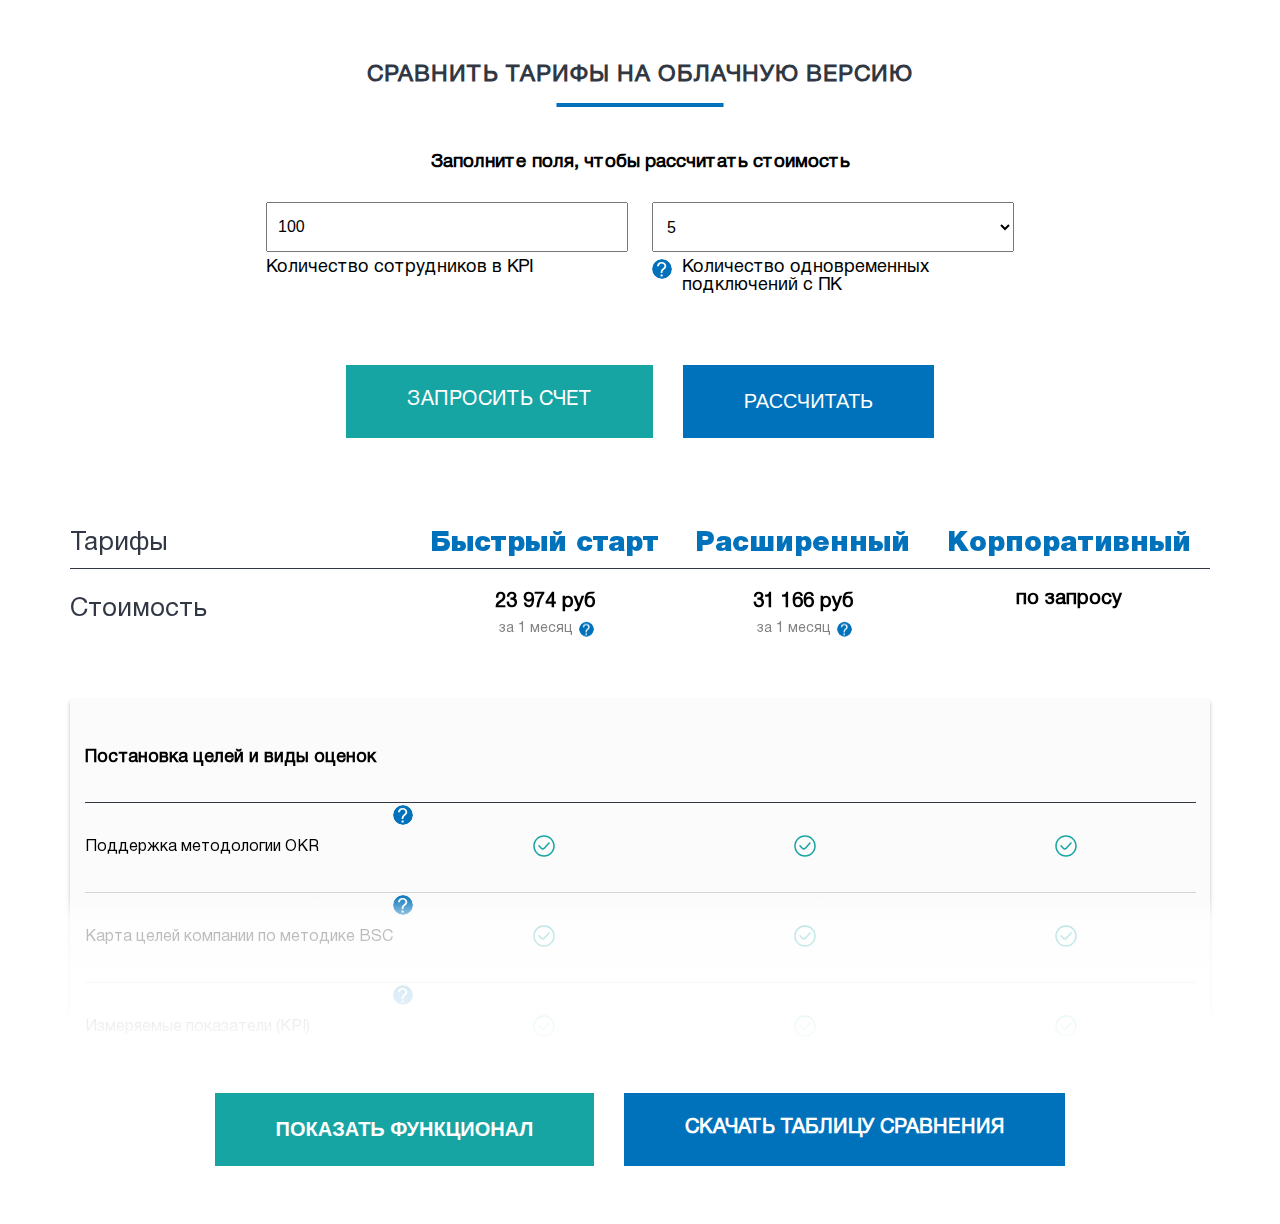
==== commit fc8da766: "semi final" ====
--- a/index.html
+++ b/index.html
@@ -15,6 +15,8 @@
         <div class="new-form-area">
             <h3>Заполните поля, чтобы рассчитать стоимость</h3>
             <form class="new-calculator-form" id="new-calculator-form" action="#" method="POST">
+                <input class="discount-field" id="discount-percent" name="discount-percent" type="hidden" value="5">
+                <input class="discount-field" id="discount-time" name="discount-time" type="hidden" value="04.09.2023">
                 <div class="new-calculator-form__new-form-fields">
                     <div class="field-area field-area-1">
                         <div class="input-place">
@@ -69,22 +71,30 @@
                     <tr class="prices-row">
                         <th>Стоимость</th>
                         <td>
-                            <span class="price fast-start">23 974 руб</span>
+                            <div class="prices">
+                                <span class="price fast-start">23 974 руб</span>
+                            </div>
                             <div class="block_with_question_mark">
-                                <span class="period">за 1 месяц</span>
-                                <div class="question-mark"></div>
-                                <div class="question-hint">
-                                    <p>предоплата за полгода</p>
+                                <div class="time-span">
+                                    <span class="period">за 1 месяц</span>
+                                    <div class="question-mark"></div>
+                                    <div class="question-hint">
+                                        <p>предоплата за полгода</p>
+                                    </div>
                                 </div>
                             </div>
                         </td>
                         <td>
-                            <span class="price extended">31 166 руб</span>
+                            <div class="prices">
+                                <span class="price extended">31 166 руб</span>
+                            </div>
                             <div class="block_with_question_mark">
-                                <span class="period">за 1 месяц</span>
-                                <div class="question-mark"></div>
-                                <div class="question-hint">
-                                    <p>предоплата за полгода</p>
+                                <div class="time-span">
+                                    <span class="period">за 1 месяц</span>
+                                    <div class="question-mark"></div>
+                                    <div class="question-hint">
+                                        <p>предоплата за полгода</p>
+                                    </div>
                                 </div>
                             </div>
                         </td>
@@ -2093,8 +2103,8 @@
                                 <div class="question-mark absolute-ruble"></div>
                                 <div class="question-hint">
                                     <p>
-                                        Передача поверх криптографических протоколов TLS позволяет
-                                        безопасно передавать данные между пользователем и сервером
+                                        Благодаря протоколу HTTPS данные шифруются ещё до момента передачи по открытому каналу,
+                                        поэтому его использование повышает безопасность конфиденциальных данных
                                     </p>
                                 </div>
                                 Подключение к системе происходит по протоколу HTTPS
--- a/calculator_pers.css
+++ b/calculator_pers.css
@@ -91,7 +91,8 @@
     position: relative;
 }
 
-.question-hint {
+.question-hint,
+.discount-deadline {
     position: absolute;
     left: 0;
     top: calc(100% + 10px);
@@ -529,22 +530,21 @@
 }
 
 .block_with_question_mark {
-    display: inline-block;
     position: relative;
     margin-top: 9px;
     padding-right: 17px;
 }
 
-.block_with_question_mark > .question-mark {
+.block_with_question_mark .question-mark {
     min-width: 15px;
     height: 15px;
     position: absolute;
-    right: -2px;
+    right: -21px;
     top: 50%;
-    transform: translateY(-38%);
-}
-
-.block_with_question_mark > .question-hint {
+    transform: translateY(-42%);
+}
+
+.block_with_question_mark .question-hint {
     width: 230px;
     padding: 14px;
 }
@@ -561,4 +561,53 @@
 
 .bold-text {
     font-weight: 900;
-}+}
+
+.prices {
+    position: relative;
+    display: inline-block;
+}
+
+.discount-old-price {
+    color: #828282;
+    text-decoration: line-through;
+    font-size: 15px;
+    white-space: nowrap;
+    position: absolute;
+    top: 59%;
+    transform: translateY(-50%);
+    left: calc(100% + 10px);
+}
+
+.discount-new-price {
+    color: #f00;
+    font-weight: 900;
+    font-size: 20px;
+}
+
+.price-after-discount {
+    position: relative;
+}
+
+.price-after-discount:hover > .discount-deadline {
+    opacity: 1;
+}
+
+.discount-deadline {
+    top: -15px;
+    left: 60%;
+    line-height: 24px;
+}
+
+.fixed-header-bg-color .discount-deadline {
+    color: #000;
+}
+
+.fixed-header-bg-color .discount-new-price {
+    color: #f00;
+}
+
+.time-span {
+    display: inline-block;
+    position: relative;
+}
